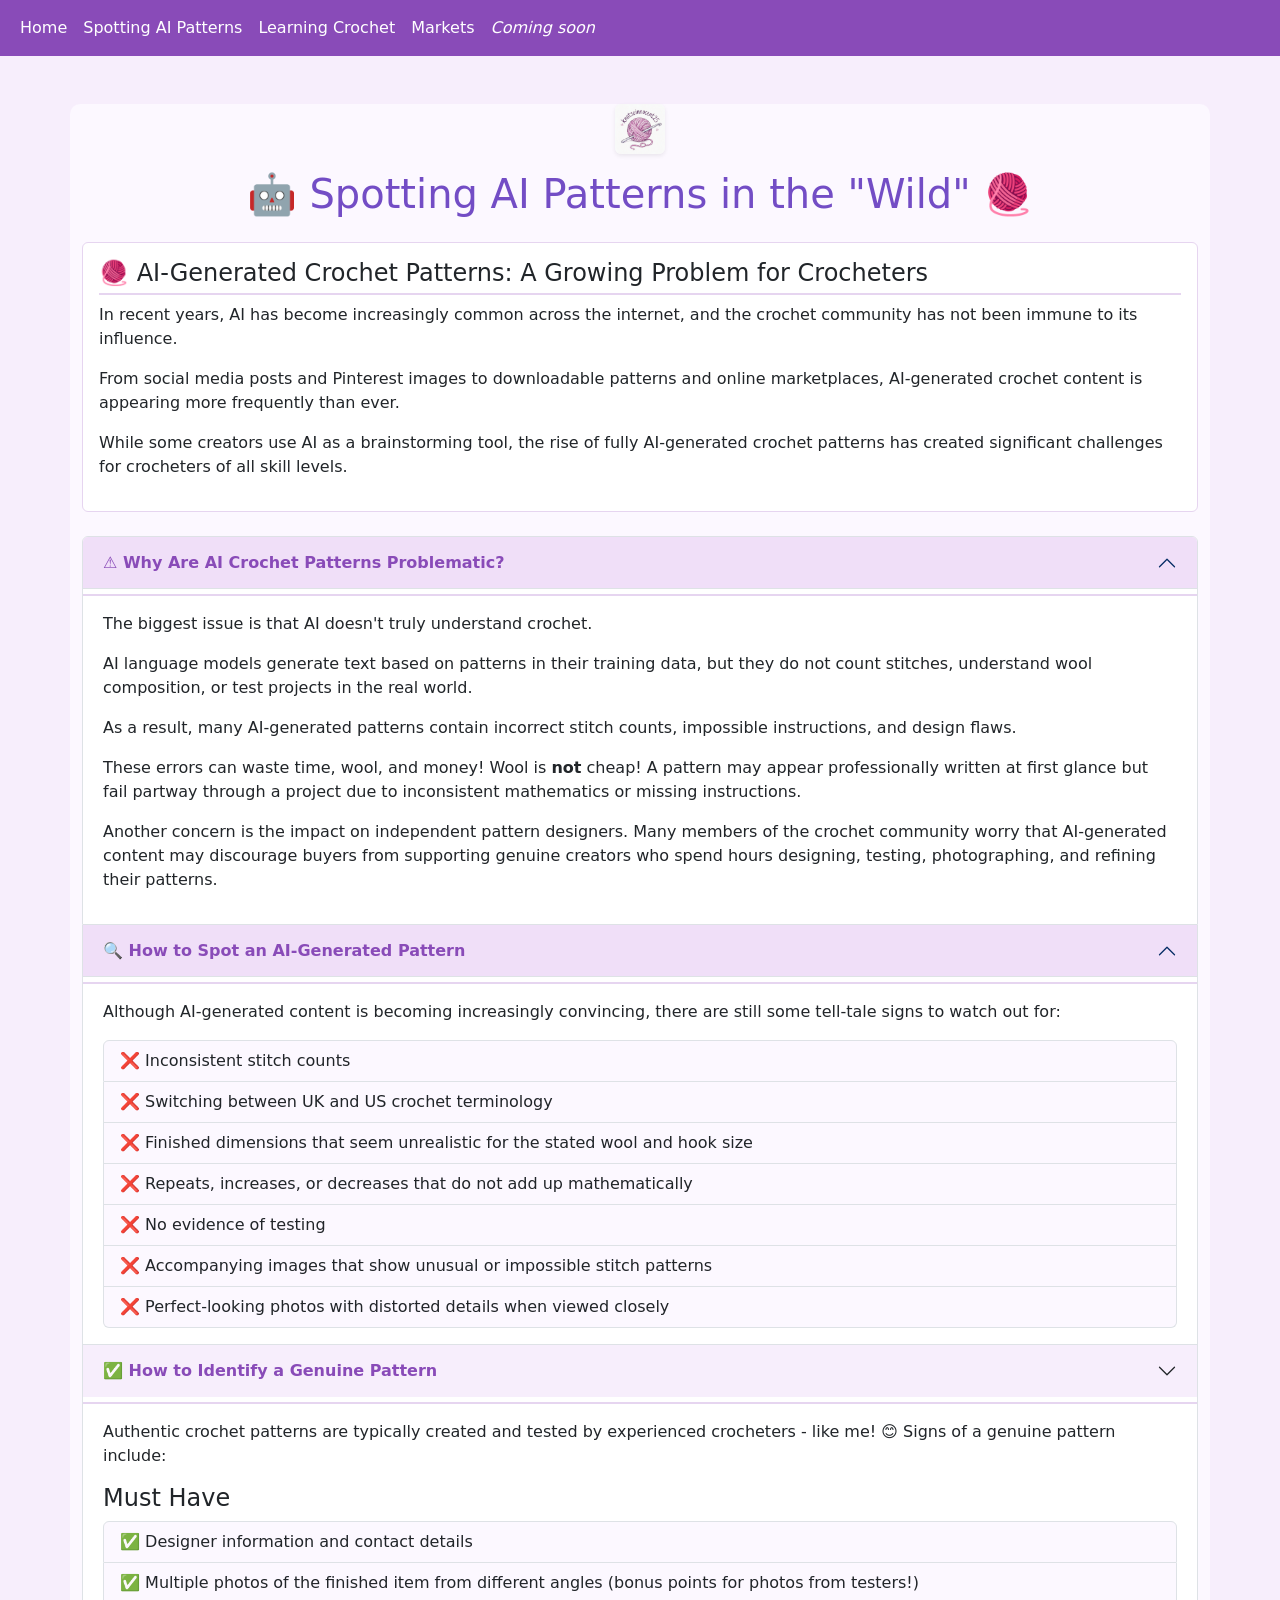
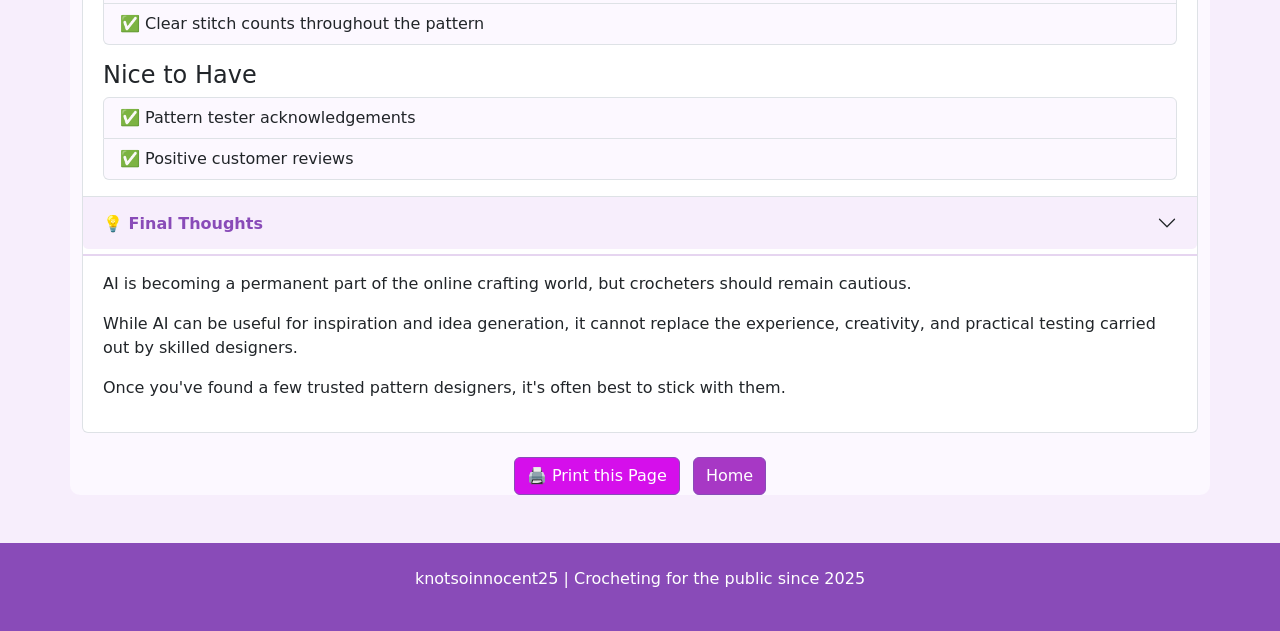
==== ai-patterns.html @ a208563f "first commit" ====
<!DOCTYPE html>
<html lang="en">

    <head>
        <title>Spotting AI Patterns | My Crochet Corner</title>

        <link rel="icon" type="image/x-icon" href="favicon.png">
        <meta charset="utf-8">
        <meta name="viewport" content="width=device-width, initial-scale=1">

        <link href="https://cdn.jsdelivr.net/npm/bootstrap@5.3.8/dist/css/bootstrap.min.css" rel="stylesheet">
        <link href="https://cdn.jsdelivr.net/npm/bootstrap-icons@1.11.3/font/bootstrap-icons.min.css" rel="stylesheet">
        <script src="https://cdn.jsdelivr.net/npm/bootstrap@5.3.8/dist/js/bootstrap.bundle.min.js"></script>
        <link rel="stylesheet" href="style.css">

    </head>

    <body>

        <div id="navbar-placeholder"></div>    

        <div class="container my-5">

            <div class="text-center mb-4">

                <img src="profile.JPG"
                    class="img-fluid rounded shadow-sm mb-3"
                    alt="Crochet Corner logo"
                    width="50">

                <h1>
                    🤖 Spotting AI Patterns in the "Wild" 🧶
                </h1>

            </div>

            <div class="card mb-4">

                <div class="card-body">

                    <h2 class="h4">
                        🧶 AI-Generated Crochet Patterns: A Growing Problem for Crocheters
                    </h2>

                    <p>
                        In recent years, AI has become increasingly common across the internet,
                        and the crochet community has not been immune to its influence.
                    </p>

                    <p>
                        From social media posts and Pinterest images to downloadable patterns and online marketplaces,
                        AI-generated crochet content is appearing more frequently than ever.
                    </p>

                    <p>
                        While some creators use AI as a brainstorming tool,
                        the rise of fully AI-generated crochet patterns has
                        created significant challenges for crocheters of all skill levels.
                    </p>

                </div>

            </div>          

            <div class="accordion" id="aiAccordion">

                <div class="accordion-item">

                    <h2 class="accordion-header">

                        <button
                            class="accordion-button"
                            type="button"
                            data-bs-toggle="collapse"
                            data-bs-target="#problems">

                            ⚠️ Why Are AI Crochet Patterns Problematic?

                        </button>
                    </h2>

                    <div
                        id="problems"
                        class="accordion-collapse collapse show"
                        data-bs-parent="#aiAccordion">

                            <div class="accordion-body">

                                <p>
                                    The biggest issue is that AI doesn't truly understand crochet.
                                </p>

                                <p>
                                    AI language models generate text based on patterns in their training data, 
                                    but they do not count stitches, understand wool composition, 
                                    or test projects in the real world.
                                </p>

                                <p>
                                    As a result, many AI-generated patterns contain incorrect stitch counts,
                                    impossible instructions, and design flaws.
                                </p>

                                <p>
                                    These errors can waste time, wool, and money! Wool is <b>not</b> cheap!  
                                    A pattern may appear professionally written at first glance but fail partway through a project
                                    due to inconsistent mathematics or missing instructions.
                                </p>

                                <p>
                                    Another concern is the impact on independent pattern designers. 
                                    Many members of the crochet community worry that AI-generated content may discourage buyers from supporting genuine creators 
                                    who spend hours designing, testing, photographing, and refining their patterns.
                                </p>

                            </div>

                    </div>

                </div>

                <div class="accordion-item">

                    <h2 class="accordion-header">

                        <button
                            class="accordion-button"
                            type="button"
                            data-bs-toggle="collapse"
                            data-bs-target="#spotting">

                            🔍 How to Spot an AI-Generated Pattern

                        </button>

                    </h2>

                    <div
                        id="spotting"
                        class="accordion-collapse collapse show"
                        data-bs-parent="#aiAccordion">

                            <div class="accordion-body">

                                <p>
                                    Although AI-generated content is becoming increasingly convincing, 
                                    there are still some tell-tale signs to watch out for:
                                </p>

                                <ul class="list-group">

                                    <li class="list-group-item">
                                        ❌ Inconsistent stitch counts
                                    </li>

                                    <li class="list-group-item">
                                        ❌ Switching between UK and US crochet terminology
                                    </li>

                                    <li class="list-group-item">
                                        ❌ Finished dimensions that seem unrealistic for the stated wool and hook size
                                    </li>

                                    <li class="list-group-item">
                                        ❌ Repeats, increases, or decreases that do not add up mathematically
                                    </li>

                                    <li class="list-group-item">
                                        ❌ No evidence of testing
                                    </li>

                                    <li class="list-group-item">
                                        ❌ Accompanying images that show unusual or impossible stitch patterns
                                    </li>

                                    <li class="list-group-item">
                                        ❌ Perfect-looking photos with distorted details when viewed closely
                                    </li>

                                </ul>

                            </div>

                    </div>

                </div>

                <div class="accordion-item">

                    <h2 class="accordion-header">

                        <button
                            class="accordion-button collapsed"
                            type="button"
                            data-bs-toggle="collapse"
                            data-bs-target="#genuine">

                            ✅ How to Identify a Genuine Pattern

                        </button>

                    </h2>

                    <div
                        id="genuine"
                        class="accordion-collapse collapse show"
                        data-bs-parent="#aiAccordion">

                        <div class="accordion-body">

                            <p>
                                Authentic crochet patterns are typically created and tested by experienced crocheters - like me! 😊 
                                Signs of a genuine pattern include:
                            </p>

                            <h4>Must Have</h4>

                            <ul class="list-group mb-3">

                                <li class="list-group-item">
                                    ✅ Designer information and contact details
                                </li>

                                <li class="list-group-item">
                                    ✅ Multiple photos of the finished item from different angles 
                                    (bonus points for photos from testers!)
                                </li>

                                <li class="list-group-item">
                                    ✅ Clear stitch counts throughout the pattern
                                </li>

                            </ul>

                            <h4>Nice to Have</h4>

                            <ul class="list-group">

                                <li class="list-group-item">
                                    ✅ Pattern tester acknowledgements
                                </li>

                                <li class="list-group-item">
                                    ✅ Positive customer reviews
                                </li>

                            </ul>

                        </div>

                    </div>

                </div>

                <div class="accordion-item">

                    <h2 class="accordion-header">

                        <button
                            class="accordion-button collapsed"
                            type="button"
                            data-bs-toggle="collapse"
                            data-bs-target="#thoughts">

                            💡 Final Thoughts

                        </button>

                    </h2>

                    <div
                        id="thoughts"
                        class="accordion-collapse collapse show"
                        data-bs-parent="#aiAccordion">

                        <div class="accordion-body">

                            <p>
                                AI is becoming a permanent part of the online crafting world, but crocheters should
                                remain cautious.
                            </p>

                            <p>
                                While AI can be useful for inspiration and idea generation, 
                                it cannot replace the experience, creativity, 
                                and practical testing carried out by skilled designers.
                            </p>

                            <p>
                                Once you've found a few trusted pattern designers, it's often best to stick with them.
                            </p>

                        </div>

                    </div>

                </div>
            
        </div>

            <div class="text-center mt-4">

                <button
                    class="btn print-button me-2"
                    onclick="window.print()">

                    🖨️ Print this Page

                </button>

                <a href="index.html"
                    class="btn home-button">

                    Home

                </a>

            </div>                                                      

        </div>
    
        <div class="mt-5 p-4 crochet-footer text-center">
            <p>knotsoinnocent25 | Crocheting for the public since 2025</p>
        </div>

        <script src="bs-to-top.js"></script>
        <script src="navbar.js"></script>
        <script src="https://cdn.jsdelivr.net/npm/bootstrap@5.3.8/dist/js/bootstrap.bundle.min.js"></script>
    
    </body>

</html>
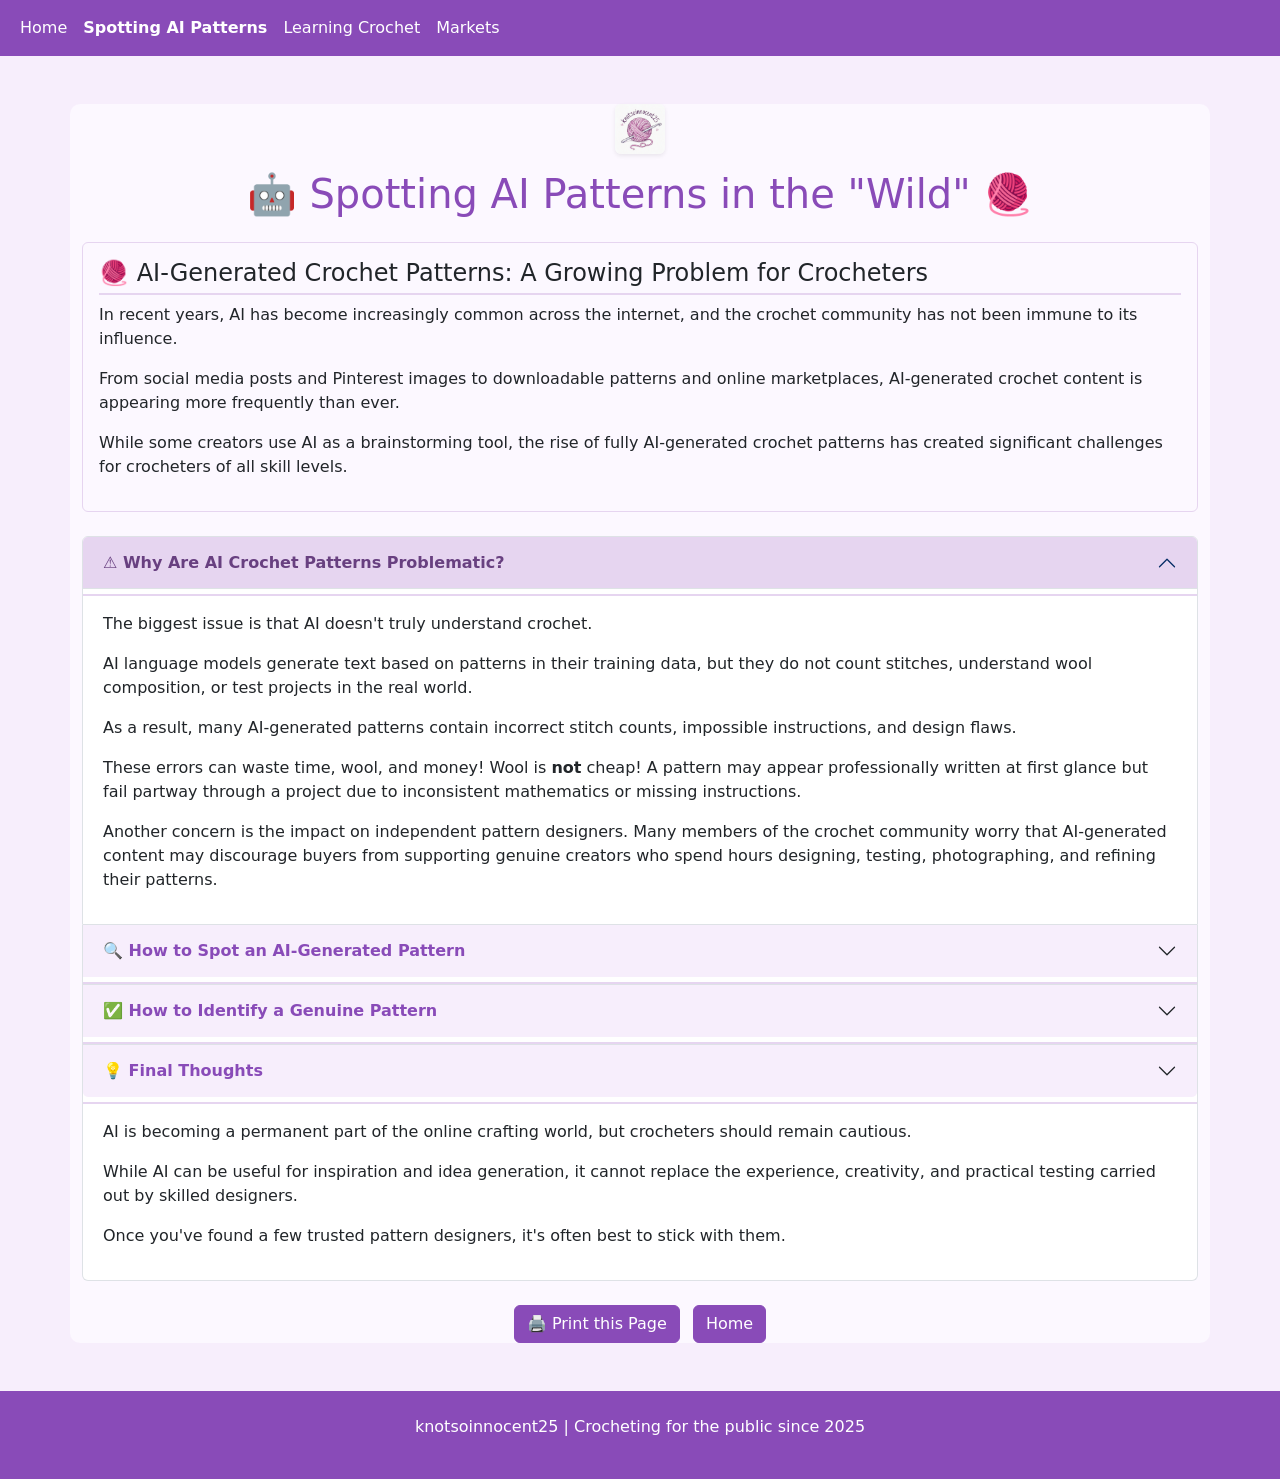
==== commit 964339a1: "So many changes..." ====
--- a/ai-patterns.html
+++ b/ai-patterns.html
@@ -10,14 +10,64 @@
 
         <link href="https://cdn.jsdelivr.net/npm/bootstrap@5.3.8/dist/css/bootstrap.min.css" rel="stylesheet">
         <link href="https://cdn.jsdelivr.net/npm/bootstrap-icons@1.11.3/font/bootstrap-icons.min.css" rel="stylesheet">
-        <script src="https://cdn.jsdelivr.net/npm/bootstrap@5.3.8/dist/js/bootstrap.bundle.min.js"></script>
         <link rel="stylesheet" href="style.css">
 
     </head>
 
     <body>
 
-        <div id="navbar-placeholder"></div>    
+        <nav class="navbar navbar-expand-sm crochet-navbar sticky-top">
+
+            <div class="container-fluid">
+
+                <button class="navbar-toggler"
+                        type="button"
+                        data-bs-toggle="collapse"
+                        data-bs-target="#crochetNavbar"
+                        aria-controls="crochetNavbar"
+                        aria-expanded="false"
+                        aria-label="Toggle navigation">
+                    
+                    <span class="navbar-toggler-icon"></span>
+                    
+                </button>
+
+                <div class="collapse navbar-collapse" id="crochetNavbar">
+
+                    <ul class="navbar-nav">
+                        
+                        <li class="nav-item">
+                            <a class="nav-link" 
+                                href="index.html">
+                                    Home
+                            </a>
+                        </li>
+
+                        <li class="nav-item">
+                            <a class="nav-link active" 
+                                aria-current="page"
+                                href="ai-patterns.html">
+                                    Spotting AI Patterns
+                            </a>
+                        </li>
+
+                        <li class="nav-item">
+                            <a class="nav-link" 
+                                href="learn-crochet.html">
+                                    Learning Crochet
+                            </a>
+                        </li>
+
+                        <li class="nav-item">
+                            <a class="nav-link" 
+                                href="markets.html">
+                                    Markets 
+                            </a>
+                        </li>
+                    
+                    </ul>
+            </div>
+        </nav>
 
         <div class="container my-5">
 
@@ -66,13 +116,15 @@
 
                 <div class="accordion-item">
 
-                    <h2 class="accordion-header">
+                    <h2 class="accordion-header" id="headingProblems">
 
                         <button
                             class="accordion-button"
                             type="button"
                             data-bs-toggle="collapse"
-                            data-bs-target="#problems">
+                            data-bs-target="#problems"
+                            aria-expanded="true"
+                            aria-controls="problems">
 
                             ⚠️ Why Are AI Crochet Patterns Problematic?
 
@@ -121,79 +173,84 @@
 
                 <div class="accordion-item">
 
-                    <h2 class="accordion-header">
-
-                        <button
-                            class="accordion-button"
-                            type="button"
-                            data-bs-toggle="collapse"
-                            data-bs-target="#spotting">
-
-                            🔍 How to Spot an AI-Generated Pattern
-
-                        </button>
-
-                    </h2>
-
-                    <div
-                        id="spotting"
-                        class="accordion-collapse collapse show"
-                        data-bs-parent="#aiAccordion">
-
-                            <div class="accordion-body">
-
-                                <p>
-                                    Although AI-generated content is becoming increasingly convincing, 
-                                    there are still some tell-tale signs to watch out for:
-                                </p>
-
-                                <ul class="list-group">
-
-                                    <li class="list-group-item">
-                                        ❌ Inconsistent stitch counts
-                                    </li>
-
-                                    <li class="list-group-item">
-                                        ❌ Switching between UK and US crochet terminology
-                                    </li>
-
-                                    <li class="list-group-item">
-                                        ❌ Finished dimensions that seem unrealistic for the stated wool and hook size
-                                    </li>
-
-                                    <li class="list-group-item">
-                                        ❌ Repeats, increases, or decreases that do not add up mathematically
-                                    </li>
-
-                                    <li class="list-group-item">
-                                        ❌ No evidence of testing
-                                    </li>
-
-                                    <li class="list-group-item">
-                                        ❌ Accompanying images that show unusual or impossible stitch patterns
-                                    </li>
-
-                                    <li class="list-group-item">
-                                        ❌ Perfect-looking photos with distorted details when viewed closely
-                                    </li>
-
-                                </ul>
-
-                            </div>
-
-                    </div>
-
-                </div>
-
-                <div class="accordion-item">
-
-                    <h2 class="accordion-header">
+                    <h2 class="accordion-header" id="headingSpotting">
 
                         <button
                             class="accordion-button collapsed"
                             type="button"
                             data-bs-toggle="collapse"
-                            data-bs-target="#genuine">
+                            data-bs-target="#spotting"
+                            aria-expanded="false"
+                            aria-controls="spotting">
+
+                            🔍 How to Spot an AI-Generated Pattern
+
+                        </button>
+
+                    </h2>
+
+                    <div
+                        id="spotting"
+                        class="accordion-collapse collapse"
+                        aria-labelledby="headingSpotting"
+                        data-bs-parent="#aiAccordion">
+
+                            <div class="accordion-body">
+
+                                <p>
+                                    Although AI-generated content is becoming increasingly convincing, 
+                                    there are still some tell-tale signs to watch out for:
+                                </p>
+
+                                <ul class="list-group">
+
+                                    <li class="list-group-item">
+                                        ❌ Inconsistent stitch counts
+                                    </li>
+
+                                    <li class="list-group-item">
+                                        ❌ Switching between UK and US crochet terminology
+                                    </li>
+
+                                    <li class="list-group-item">
+                                        ❌ Finished dimensions that seem unrealistic for the stated wool and hook size
+                                    </li>
+
+                                    <li class="list-group-item">
+                                        ❌ Repeats, increases, or decreases that do not add up mathematically
+                                    </li>
+
+                                    <li class="list-group-item">
+                                        ❌ No evidence of testing
+                                    </li>
+
+                                    <li class="list-group-item">
+                                        ❌ Accompanying images that show unusual or impossible stitch patterns
+                                    </li>
+
+                                    <li class="list-group-item">
+                                        ❌ Perfect-looking photos with distorted details when viewed closely
+                                    </li>
+
+                                </ul>
+
+                            </div>
+
+                    </div>
+
+                </div>
+
+                <div class="accordion-item">
+
+                    <h2 class="accordion-header" id="headingGenuine">
+
+                        <button
+                            class="accordion-button collapsed"
+                            type="button"
+                            data-bs-toggle="collapse"
+                            data-bs-target="#genuine"
+                            aria-expanded="false"
+                            aria-controls="genuine">
 
                             ✅ How to Identify a Genuine Pattern
 
@@ -203,7 +260,8 @@
 
                     <div
                         id="genuine"
-                        class="accordion-collapse collapse show"
+                        class="accordion-collapse collapse"
+                        aria-labelledby="headingGenuine"
                         data-bs-parent="#aiAccordion">
 
                         <div class="accordion-body">
@@ -301,6 +359,7 @@
             <div class="text-center mt-4">
 
                 <button
+                    type="button"
                     class="btn print-button me-2"
                     onclick="window.print()">
 
@@ -324,7 +383,6 @@
         </div>
 
         <script src="bs-to-top.js"></script>
-        <script src="navbar.js"></script>
         <script src="https://cdn.jsdelivr.net/npm/bootstrap@5.3.8/dist/js/bootstrap.bundle.min.js"></script>
     
     </body>
--- a/style.css
+++ b/style.css
@@ -0,0 +1,449 @@
+
+/* =========================================
+   MY CROCHET CORNER — SITE STYLES
+   ========================================= */
+
+/* 1. Site branding */
+:root {
+    --crochet-purple: #894bb8;
+    --crochet-purple-dark: #684080;
+    --crochet-pink: #d796f8;
+    --crochet-background: #f7eefc;
+    --crochet-card: #fcf8ff;
+    --crochet-border: #e6d5f0;
+    --crochet-past: #eee5f3;
+    --crochet-white: #ffffff;
+    --crochet-focus: rgba(137, 75, 184, 0.4);
+}
+
+/* 2. General page styling */
+body {
+    background-color: var(--crochet-background);
+}
+
+.container {
+    background-color: var(--crochet-card);
+    border-radius: 10px;
+}
+
+/* Headings */
+h1,
+h2,
+h3,
+h4 {
+    color: var(--crochet-purple-dark);
+}
+
+h1 {
+    color: var(--crochet-purple);
+}
+
+h2 {
+    padding-bottom: 5px;
+    border-bottom: 2px solid var(--crochet-border);
+}
+
+/* Links */
+a {
+    color: var(--crochet-purple);
+}
+
+a:hover {
+    color: var(--crochet-pink);
+}
+
+/* 3. Header and navigation */
+.crochet-header {
+    background-color: var(--crochet-pink);
+    color: var(--crochet-white);
+}
+
+.crochet-navbar {
+    background-color: var(--crochet-purple);
+    z-index: 1030;
+}
+
+.crochet-navbar .nav-link {
+    color: var(--crochet-white);
+}
+
+.crochet-navbar .nav-link:hover,
+.crochet-navbar .nav-link:focus {
+    color: var(--crochet-background);
+    text-decoration: underline;
+}
+
+.crochet-navbar .nav-link.active {
+    color: var(--crochet-white);
+    font-weight: bold;
+}
+
+.crochet-navbar .navbar-toggler {
+    border-color: var(--crochet-white);
+}
+
+.crochet-navbar .navbar-toggler-icon {
+    filter: brightness(0) invert(1);
+}
+
+/* Navigation pills */
+.nav-pills .nav-link {
+    color: var(--crochet-purple);
+}
+
+.nav-pills .nav-link:hover {
+    background-color: var(--crochet-border);
+}
+
+.nav-pills .nav-link.active {
+    background-color: var(--crochet-purple);
+}
+
+/* 4. Cards and lists */
+.card {
+    background-color: var(--crochet-card);
+    border: 1px solid var(--crochet-border);
+}
+
+.list-group-item {
+    background-color: var(--crochet-card);
+}
+
+/* 5. Footer */
+.crochet-footer {
+    background-color: var(--crochet-purple);
+    color: var(--crochet-white);
+}
+
+/* 6. Shared button styling */
+.home-button,
+.print-button {
+    background-color: var(--crochet-purple);
+    border: 1px solid var(--crochet-purple);
+    color: var(--crochet-white);
+}
+
+.home-button:hover,
+.print-button:hover {
+    background-color: var(--crochet-pink);
+    border-color: var(--crochet-pink);
+    color: var(--crochet-white);
+}
+
+.home-button:focus-visible,
+.print-button:focus-visible {
+    outline: 3px solid var(--crochet-focus);
+    outline-offset: 3px;
+}
+
+/* Primary Bootstrap buttons */
+.btn-primary {
+    background-color: var(--crochet-purple);
+    border-color: var(--crochet-purple);
+}
+
+.btn-primary:hover {
+    background-color: var(--crochet-pink);
+    border-color: var(--crochet-pink);
+}
+
+.btn-primary:focus-visible {
+    box-shadow: 0 0 0 0.25rem var(--crochet-focus);
+}
+
+/* 7. Back-to-top button */
+#backToTop {
+    display: none;
+    bottom: 20px;
+    right: 20px;
+    width: 60px;
+    height: 60px;
+    z-index: 1000;
+    font-size: 1.5rem;
+    box-shadow: 0 2px 8px rgba(0, 0, 0, 0.3);
+}
+
+#backToTop:focus-visible {
+    outline: 3px solid var(--crochet-purple);
+    outline-offset: 2px;
+}
+
+/* 8. Accordions */
+.accordion-button {
+    background-color: var(--crochet-background);
+    color: var(--crochet-purple);
+    font-weight: bold;
+}
+
+.accordion-button:not(.collapsed) {
+    background-color: var(--crochet-border);
+    color: var(--crochet-purple-dark);
+}
+
+.accordion-button:focus {
+    box-shadow: 0 0 0 0.2rem var(--crochet-focus);
+}
+
+/* Show collapsed accordion content when printing */
+@media print {
+    .accordion-collapse.collapse {
+        display: block !important;
+        height: auto !important;
+        visibility: visible !important;
+    }
+
+    button[onclick="window.print()"] {
+        display: none !important;
+    }
+}
+
+/* 9. Colour picker tool */
+.colour-tool {
+    margin-top: 20px;
+    text-align: left;
+}
+
+.colour-panel {
+    background-color: var(--crochet-card);
+    border: 1px solid var(--crochet-border);
+    border-radius: 10px;
+}
+
+.colour-picker-row {
+    display: flex;
+    align-items: center;
+    flex-wrap: wrap;
+    gap: 12px;
+}
+
+.colour-picker-row label {
+    color: var(--crochet-purple);
+    font-size: 1.1rem;
+    font-weight: bold;
+}
+
+#colour-picker {
+    width: 80px;
+    height: 40px;
+    border: none;
+    cursor: pointer;
+}
+
+#colour-button {
+    display: block;
+    padding: 10px 15px;
+    background-color: var(--crochet-pink);
+    color: var(--crochet-white);
+    border: 1px solid var(--crochet-pink);
+    border-radius: 20px;
+    cursor: pointer;
+}
+
+#colour-button:hover {
+    background-color: var(--crochet-purple-dark);
+    border-color: var(--crochet-purple-dark);
+}
+
+#colour-button:focus-visible {
+    outline: 3px solid var(--crochet-purple);
+    outline-offset: 3px;
+}
+
+#colour-button:disabled {
+    opacity: 0.65;
+    cursor: wait;
+}
+
+#main-colour {
+    width: 150px;
+    max-width: 100%;
+    height: 75px;
+    margin: 20px 0;
+    border: 1px solid var(--crochet-border);
+    border-radius: 10px;
+}
+
+#palette {
+    display: flex;
+    flex-wrap: wrap;
+    gap: 15px;
+    margin-top: 10px;
+}
+
+.colour-card {
+    width: 90px;
+    text-align: center;
+    overflow-wrap: anywhere;
+}
+
+.colour-swatch {
+    width: 75px;
+    max-width: 100%;
+    height: 75px;
+    margin: 0 auto;
+    border: 1px solid var(--crochet-border);
+    border-radius: 10px;
+}
+
+.colour-label {
+    margin-top: 5px;
+    color: var(--crochet-purple);
+    font-size: 0.85rem;
+    font-weight: bold;
+}
+
+#colour-status {
+    color: var(--crochet-purple-dark);
+    font-weight: bold;
+}
+
+#colour-error {
+    margin-top: 12px;
+}
+
+/* 10. Market cards */
+.markets-container {
+    display: flex;
+    flex-direction: column;
+    gap: 20px;
+}
+
+.market-card,
+.past-market {
+    padding: 20px;
+    border-radius: 15px;
+    box-shadow: 0 4px 10px rgba(0, 0, 0, 0.12);
+}
+
+.market-card {
+    background-color: var(--crochet-card);
+    border-left: 8px solid var(--crochet-pink);
+}
+
+.market-card h3 {
+    margin-top: 0;
+    color: var(--crochet-purple-dark);
+}
+
+.past-market {
+    background-color: var(--crochet-past);
+    border-left-color: var(--crochet-purple-dark);
+}
+
+/* 11. Contact form */
+#contact-form .form-label {
+    display: block;
+    margin-bottom: 5px;
+    color: var(--crochet-purple-dark);
+    font-weight: bold;
+}
+
+/* Text, email, telephone, select and message fields */
+#contact-form input[type="text"],
+#contact-form input[type="email"],
+#contact-form input[type="tel"],
+#contact-form select,
+#contact-form textarea {
+    width: 100%;
+    max-width: 500px;
+    box-sizing: border-box;
+    border: 2px solid var(--crochet-border);
+    border-radius: 10px;
+    font-size: 1rem;
+}
+
+/* Keep Bootstrap's form sizing, with a consistent brand border */
+#contact-form .form-control,
+#contact-form .form-select {
+    border-color: var(--crochet-border);
+}
+
+#contact-form .form-control:focus,
+#contact-form .form-select:focus {
+    border-color: var(--crochet-pink);
+    box-shadow: 0 0 0 0.2rem var(--crochet-focus);
+}
+
+/* Preferred contact method fieldset */
+#contact-form fieldset {
+    width: 100%;
+    max-width: 500px;
+    box-sizing: border-box;
+    padding: 12px;
+    margin-bottom: 1rem;
+    border: 2px solid var(--crochet-border);
+    border-radius: 10px;
+}
+
+#contact-form fieldset legend {
+    float: none;
+    width: auto;
+    padding: 0 5px;
+    margin-bottom: 0.5rem;
+    color: var(--crochet-purple-dark);
+    font-size: 1rem;
+    font-weight: bold;
+    line-height: inherit;
+}
+
+#contact-form fieldset label {
+    display: inline;
+    color: var(--crochet-purple-dark);
+}
+
+/* Radio buttons */
+#contact-form .form-check-input {
+    width: 1.25em;
+    height: 1.25em;
+    border: 2px solid var(--crochet-purple);
+}
+
+#contact-form .form-check-input:checked {
+    background-color: var(--crochet-purple);
+    border-color: var(--crochet-purple);
+}
+
+#contact-form .form-check-input:focus {
+    border-color: var(--crochet-purple);
+    box-shadow: 0 0 0 0.25rem var(--crochet-focus);
+}
+
+/* Conditional contact fields */
+#contact-form .contact-field {
+    margin-top: 15px;
+}
+
+/* Message box */
+#contact-form textarea {
+    min-height: 150px;
+    resize: vertical;
+}
+
+/* Contact information panel */
+.contact-information {
+    height: 100%;
+    padding: 1.25rem;
+    border: 1px solid var(--crochet-border);
+    border-radius: 10px;
+    background-color: var(--crochet-background);
+}
+
+.contact-information h3,
+.contact-information h4 {
+    margin-bottom: 1rem;
+}
+
+/* 12. Responsive adjustments */
+@media (max-width: 575.98px) {
+    .colour-picker-row {
+        align-items: flex-start;
+    }
+
+    #colour-button {
+        width: 100%;
+    }
+
+    #palette {
+        gap: 12px;
+    }
+}
